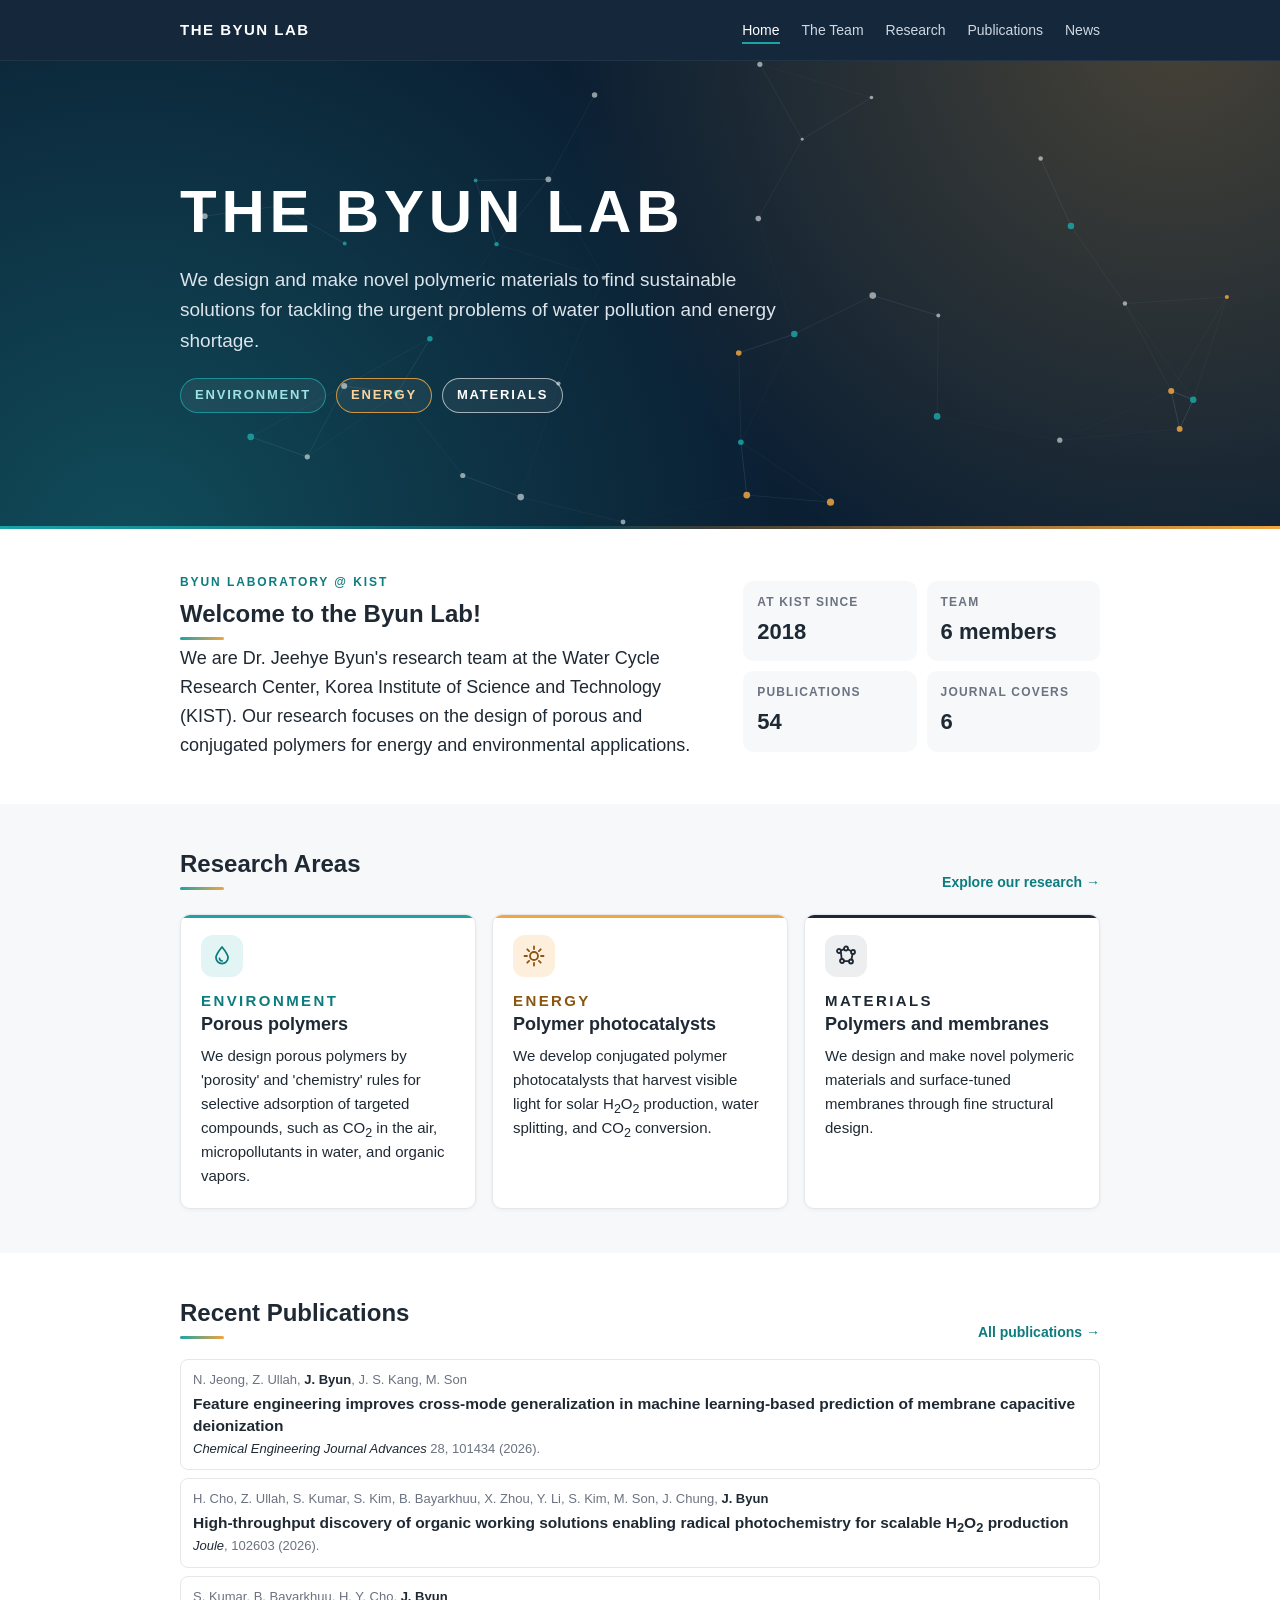
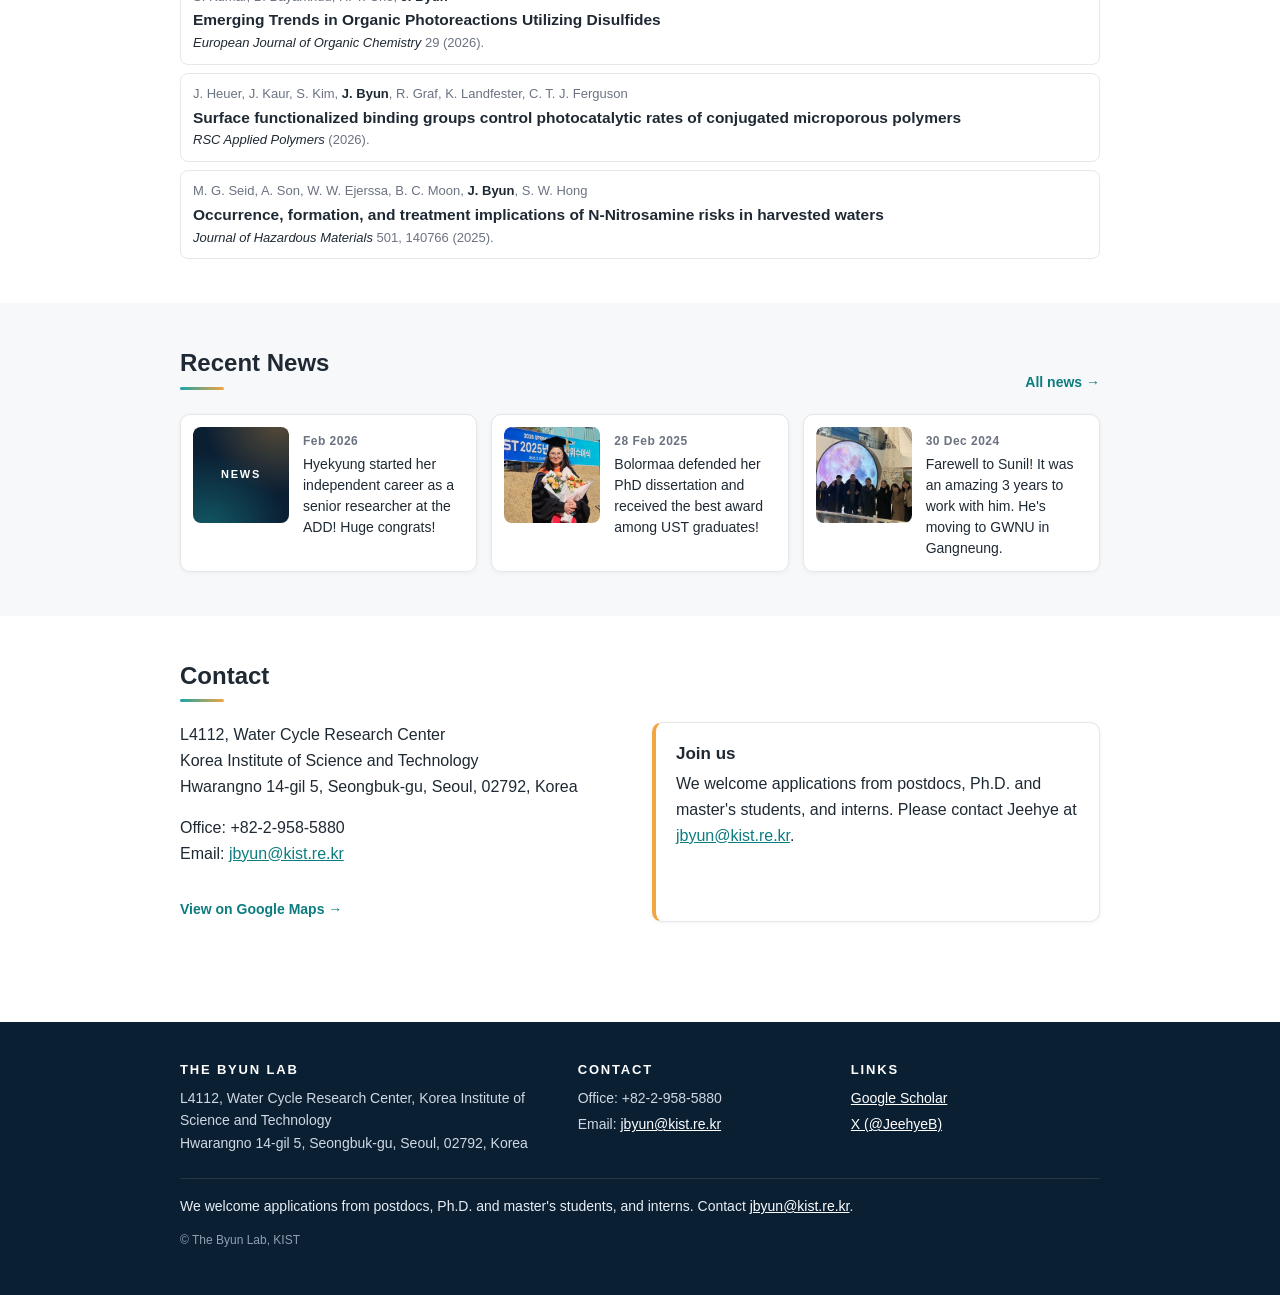
==== index.html @ 68af7025 "Initial commit: BYUN LAB website Static GitHub Pages site for the Byun Lab (KIST Water Cycle Researc" ====
<!DOCTYPE html>
<html lang="en">
<head>
  <meta charset="utf-8">
  <meta name="viewport" content="width=device-width, initial-scale=1">
  <title>THE BYUN LAB | KIST Water Cycle Research Center</title>
  <meta name="description" content="The Byun Lab at KIST designs and makes novel polymeric materials for sustainable solutions to water pollution and energy shortage.">
  <link rel="stylesheet" href="assets/css/style.css">
</head>
<body>
  <a class="skip-link" href="#main">Skip to content</a>

  <nav class="site-nav" aria-label="Main">
    <div class="wrap">
      <a class="brand" href="index.html">THE BYUN LAB</a>
      <button class="nav-toggle" type="button" aria-expanded="false" aria-controls="nav-links">Menu</button>
      <ul class="nav-links" id="nav-links">
        <li><a href="index.html" aria-current="page">Home</a></li>
        <li><a href="team.html">The Team</a></li>
        <li><a href="research.html">Research</a></li>
        <li><a href="publications.html">Publications</a></li>
        <li><a href="news.html">News</a></li>
      </ul>
    </div>
  </nav>

  <header class="hero">
    <canvas class="network" aria-hidden="true"></canvas>
    <div class="wrap">
      <h1>THE BYUN LAB</h1>
      <p class="tagline">We design and make novel polymeric materials to find sustainable solutions for tackling the urgent problems of water pollution and energy shortage.</p>
      <ul class="keywords" aria-label="Research keywords">
        <li class="env">Environment</li>
        <li class="energy">Energy</li>
        <li class="materials">Materials</li>
      </ul>
    </div>
  </header>

  <main id="main">
    <section class="section">
      <div class="wrap intro">
        <div>
          <p class="eyebrow">Byun Laboratory @ KIST</p>
          <h2 class="section-title">Welcome to the Byun Lab!</h2>
          <p class="lead">We are Dr. Jeehye Byun's research team at the Water Cycle Research Center, Korea Institute of Science and Technology (KIST). Our research focuses on the design of porous and conjugated polymers for energy and environmental applications.</p>
        </div>
        <dl class="facts">
          <div><dt>At KIST since</dt><dd>2018</dd></div>
          <div><dt>Team</dt><dd>6 members</dd></div>
          <div><dt>Publications</dt><dd id="fact-pubs">50+</dd></div>
          <div><dt>Journal covers</dt><dd id="fact-covers">6</dd></div>
        </dl>
      </div>
    </section>

    <section class="section" aria-labelledby="areas-title">
      <div class="wrap">
        <div class="section-head">
          <h2 class="section-title" id="areas-title">Research Areas</h2>
          <a class="more-link" href="research.html">Explore our research</a>
        </div>
        <div class="areas">
          <article class="card area env lift">
            <div class="icon" aria-hidden="true">
              <svg viewBox="0 0 24 24" fill="none" stroke="currentColor" stroke-width="1.8" stroke-linecap="round" stroke-linejoin="round"><path d="M12 3c3.5 4.2 6 7.6 6 10.6A6 6 0 0 1 6 13.6C6 10.6 8.5 7.2 12 3z"/><path d="M9.5 14.5a2.6 2.6 0 0 0 2.5 2.4"/></svg>
            </div>
            <p class="eyebrow">Environment</p>
            <h3>Porous polymers</h3>
            <p>We design porous polymers by 'porosity' and 'chemistry' rules for selective adsorption of targeted compounds, such as CO<sub>2</sub> in the air, micropollutants in water, and organic vapors.</p>
          </article>
          <article class="card area energy lift">
            <div class="icon" aria-hidden="true">
              <svg viewBox="0 0 24 24" fill="none" stroke="currentColor" stroke-width="1.8" stroke-linecap="round"><circle cx="12" cy="12" r="4"/><path d="M12 2.5v2.5M12 19v2.5M2.5 12H5M19 12h2.5M5.3 5.3l1.8 1.8M16.9 16.9l1.8 1.8M5.3 18.7l1.8-1.8M16.9 7.1l1.8-1.8"/></svg>
            </div>
            <p class="eyebrow">Energy</p>
            <h3>Polymer photocatalysts</h3>
            <p>We develop conjugated polymer photocatalysts that harvest visible light for solar H<sub>2</sub>O<sub>2</sub> production, water splitting, and CO<sub>2</sub> conversion.</p>
          </article>
          <article class="card area materials lift">
            <div class="icon" aria-hidden="true">
              <svg viewBox="0 0 24 24" fill="none" stroke="currentColor" stroke-width="1.8" stroke-linecap="round"><circle cx="5" cy="7" r="2"/><circle cx="12" cy="4.5" r="2"/><circle cx="19" cy="8" r="2"/><circle cx="8" cy="17" r="2"/><circle cx="17" cy="17.5" r="2"/><path d="M6.8 6.3l3.4-1.2M13.9 5.2l3.3 2M7 8.8l.7 6.3M18.6 10l-1.2 5.5M10 17.1h5"/></svg>
            </div>
            <p class="eyebrow">Materials</p>
            <h3>Polymers and membranes</h3>
            <p>We design and make novel polymeric materials and surface-tuned membranes through fine structural design.</p>
          </article>
        </div>
      </div>
    </section>

    <section class="section" aria-labelledby="pubs-title">
      <div class="wrap">
        <div class="section-head">
          <h2 class="section-title" id="pubs-title">Recent Publications</h2>
          <a class="more-link" href="publications.html">All publications</a>
        </div>
        <ol class="pub-items compact" id="recent-pubs" data-count="5">
          <li class="muted">See the full list on the <a href="publications.html">Publications</a> page.</li>
        </ol>
      </div>
    </section>

    <section class="section" aria-labelledby="news-title">
      <div class="wrap">
        <div class="section-head">
          <h2 class="section-title" id="news-title">Recent News</h2>
          <a class="more-link" href="news.html">All news</a>
        </div>
        <div class="news-grid home">
          <article class="card news-card lift">
            <div class="thumb none" aria-hidden="true">News</div>
            <div><time datetime="2026-02">Feb 2026</time><p>Hyekyung started her independent career as a senior researcher at the ADD! Huge congrats!</p></div>
          </article>
          <article class="card news-card lift">
            <div class="thumb"><img src="assets/img/news/2025-02-28.jpg" alt="" loading="lazy"></div>
            <div><time datetime="2025-02-28">28 Feb 2025</time><p>Bolormaa defended her PhD dissertation and received the best award among UST graduates!</p></div>
          </article>
          <article class="card news-card lift">
            <div class="thumb"><img src="assets/img/news/2024-12-30.jpg" alt="" loading="lazy"></div>
            <div><time datetime="2024-12-30">30 Dec 2024</time><p>Farewell to Sunil! It was an amazing 3 years to work with him. He's moving to GWNU in Gangneung.</p></div>
          </article>
        </div>
      </div>
    </section>

    <section class="section" aria-labelledby="contact-title">
      <div class="wrap">
        <h2 class="section-title" id="contact-title">Contact</h2>
        <div class="contact-grid">
          <div>
            <address>
              L4112, Water Cycle Research Center<br>
              Korea Institute of Science and Technology<br>
              Hwarangno 14-gil 5, Seongbuk-gu, Seoul, 02792, Korea
            </address>
            <p>Office: +82-2-958-5880<br>Email: <span class="js-email"></span><noscript>jbyun [at] kist.re.kr</noscript></p>
            <a class="more-link" href="https://www.google.com/maps/search/?api=1&amp;query=Korea+Institute+of+Science+and+Technology+Hwarangno+14-gil+5+Seongbuk-gu+Seoul" target="_blank" rel="noopener">View on Google Maps</a>
          </div>
          <div class="card join">
            <h3>Join us</h3>
            <p>We welcome applications from postdocs, Ph.D. and master's students, and interns. Please contact Jeehye at <span class="js-email"></span><noscript>jbyun [at] kist.re.kr</noscript>.</p>
          </div>
        </div>
      </div>
    </section>
  </main>

  <footer class="site-footer">
    <div class="wrap">
      <div class="cols">
        <div>
          <h2>The Byun Lab</h2>
          <address>
            L4112, Water Cycle Research Center, Korea Institute of Science and Technology<br>
            Hwarangno 14-gil 5, Seongbuk-gu, Seoul, 02792, Korea
          </address>
        </div>
        <div>
          <h2>Contact</h2>
          <ul>
            <li>Office: +82-2-958-5880</li>
            <li>Email: <span class="js-email"></span><noscript>jbyun [at] kist.re.kr</noscript></li>
          </ul>
        </div>
        <div>
          <h2>Links</h2>
          <ul>
            <li><a href="https://scholar.google.com/citations?user=GMXEnowAAAAJ" target="_blank" rel="noopener">Google Scholar</a></li>
            <li><a href="https://x.com/JeehyeB" target="_blank" rel="noopener">X (@JeehyeB)</a></li>
          </ul>
        </div>
      </div>
      <p class="recruit">We welcome applications from postdocs, Ph.D. and master's students, and interns. Contact <span class="js-email"></span><noscript>jbyun [at] kist.re.kr</noscript>.</p>
      <p class="copy">&copy; The Byun Lab, KIST</p>
    </div>
  </footer>

  <script src="assets/js/main.js"></script>
  <script src="assets/js/publications.js"></script>
</body>
</html>
---- assets/css/style.css ----
/* ==========================================================================
   THE BYUN LAB - shared styles
   ========================================================================== */

:root {
  --navy: #0B1F33;
  --teal: #1BA3A6;
  --amber: #F2A541;
  --graphite: #1F2933;
  --muted: #6B7280;
  --line: #E5E7EB;
  --bg: #FFFFFF;

  --navy-2: #12304D;
  --soft: #F6F8FA;
  --teal-ink: #0D7C7F;   /* teal with enough contrast for small text on white */
  --amber-ink: #8A5510;
  --radius: 10px;
  --shadow: 0 1px 4px rgba(15, 23, 42, .05);
  --max: 960px;
  --nav-h: 60px;
}

*, *::before, *::after { box-sizing: border-box; }

html { scroll-padding-top: calc(var(--nav-h) + 12px); }

body {
  margin: 0;
  font-family: Arial, Helvetica, sans-serif;
  font-size: 16px;
  line-height: 1.6;
  color: var(--graphite);
  background: var(--bg);
  overflow-x: hidden;
}

img { max-width: 100%; height: auto; display: block; }
a { color: var(--teal-ink); }
a:hover { color: var(--teal); }
h1, h2, h3 { line-height: 1.3; }
sub { line-height: 0; }

.wrap { max-width: var(--max); margin: 0 auto; padding: 0 20px; }
.visually-hidden { position: absolute; width: 1px; height: 1px; overflow: hidden; clip: rect(0 0 0 0); white-space: nowrap; }

.skip-link { position: absolute; left: 12px; top: -48px; z-index: 100; background: var(--amber); color: var(--navy); padding: 8px 12px; border-radius: 6px; font-weight: bold; }
.skip-link:focus { top: 12px; }

/* --------------------------------------------------------------------------
   Navigation
   -------------------------------------------------------------------------- */
.site-nav {
  position: sticky; top: 0; z-index: 50;
  background: rgba(11, 31, 51, .96);
  border-bottom: 1px solid rgba(255, 255, 255, .06);
}
.site-nav .wrap { display: flex; align-items: center; justify-content: space-between; height: var(--nav-h); }
.brand { color: #fff; font-weight: bold; letter-spacing: .1em; text-decoration: none; font-size: 15px; }
.brand:hover { color: #fff; }
.nav-links { display: flex; gap: 22px; list-style: none; margin: 0; padding: 0; }
.nav-links a { color: #CFD8E3; text-decoration: none; font-size: 14px; padding: 4px 0; border-bottom: 2px solid transparent; }
.nav-links a:hover { color: #fff; }
.nav-links a[aria-current="page"] { color: #fff; border-bottom-color: var(--teal); }
.nav-toggle {
  display: none; background: none; border: 1px solid rgba(255,255,255,.25); border-radius: 6px;
  color: #fff; font: inherit; font-size: 13px; padding: 6px 10px; cursor: pointer;
}

@media (max-width: 720px) {
  .nav-toggle { display: inline-block; }
  .nav-links {
    display: none; position: absolute; left: 0; right: 0; top: var(--nav-h);
    flex-direction: column; gap: 0; background: var(--navy); padding: 6px 20px 14px;
    border-bottom: 1px solid rgba(255,255,255,.08);
  }
  .nav-links.open { display: flex; }
  .nav-links a { display: block; padding: 10px 0; border-bottom: 1px solid rgba(255,255,255,.06); }
  .nav-links a[aria-current="page"] { border-bottom-color: rgba(255,255,255,.06); color: var(--teal); }
}

/* --------------------------------------------------------------------------
   Hero (home) and page header (other pages)
   -------------------------------------------------------------------------- */
.hero, .page-head {
  position: relative; overflow: hidden; color: #fff;
  background:
    radial-gradient(circle at 10% 105%, rgba(27, 163, 166, .34), transparent 52%),
    radial-gradient(circle at 92% -8%, rgba(242, 165, 65, .26), transparent 48%),
    var(--navy);
}
.hero canvas, .page-head canvas { position: absolute; inset: 0; width: 100%; height: 100%; display: block; }
.hero .wrap, .page-head .wrap { position: relative; z-index: 1; }
.hero::after, .page-head::after {
  content: ""; position: absolute; left: 0; right: 0; bottom: 0; height: 3px;
  background: linear-gradient(90deg, var(--teal), rgba(27,163,166,.2) 45%, rgba(242,165,65,.2) 55%, var(--amber));
}

.hero { min-height: min(52vh, 540px); display: flex; align-items: center; }
.hero .wrap { width: 100%; padding-top: 36px; padding-bottom: 40px; }
.hero h1 { margin: 0 0 14px; font-size: clamp(34px, 6vw, 60px); letter-spacing: .08em; }
.hero .tagline { margin: 0 0 22px; max-width: 620px; font-size: clamp(16px, 2.1vw, 19px); color: #DCE4EC; }
.keywords { display: flex; flex-wrap: wrap; gap: 10px; list-style: none; margin: 0; padding: 0; }
.keywords li {
  font-size: 13px; font-weight: bold; letter-spacing: .14em; text-transform: uppercase;
  padding: 6px 14px; border-radius: 999px; border: 1px solid rgba(255,255,255,.28); background: rgba(255,255,255,.06);
}
.keywords .env { border-color: rgba(27,163,166,.8); color: #9BE3E4; }
.keywords .energy { border-color: rgba(242,165,65,.85); color: #FAD49F; }
.keywords .materials { border-color: rgba(255,255,255,.6); color: #fff; }

.page-head { padding: 40px 0 32px; }
.page-head h1 { margin: 0 0 8px; font-size: clamp(26px, 4vw, 34px); letter-spacing: .06em; }
.page-head p { margin: 0; max-width: 640px; color: #D5DEE8; }

@media (max-width: 720px) {
  .hero { min-height: 48vh; }
}

/* --------------------------------------------------------------------------
   Generic sections
   -------------------------------------------------------------------------- */
.section { padding: 44px 0; }
main > .section:nth-of-type(even) { background: var(--soft); }
.section-title { margin: 0 0 4px; font-size: 24px; }
.section-title::after {
  content: ""; display: block; width: 44px; height: 3px; margin-top: 8px; border-radius: 2px;
  background: linear-gradient(90deg, var(--teal), var(--amber));
}
.section-head { display: flex; flex-wrap: wrap; align-items: flex-end; justify-content: space-between; gap: 8px 16px; }
.section-head .more-link { margin-top: 0; }
.eyebrow { margin: 0 0 6px; font-size: 12px; font-weight: bold; letter-spacing: .16em; text-transform: uppercase; color: var(--teal-ink); }
.lead { font-size: 18px; margin: 0 0 8px; }
.muted { color: var(--muted); }
.more-link { display: inline-block; margin-top: 16px; font-weight: bold; font-size: 14px; text-decoration: none; }
.more-link::after { content: " \2192"; }
.more-link:hover { text-decoration: underline; }

.card {
  border: 1px solid var(--line); border-radius: var(--radius); background: #fff;
  box-shadow: var(--shadow); padding: 20px;
}
.lift { transition: transform .2s ease, box-shadow .2s ease; }
.lift:hover { transform: translateY(-2px); box-shadow: 0 8px 20px rgba(15, 23, 42, .08); }

/* --------------------------------------------------------------------------
   Home
   -------------------------------------------------------------------------- */
.intro { display: grid; grid-template-columns: minmax(0, 3fr) minmax(0, 2fr); gap: 28px; align-items: center; }
.intro .lead { margin: 0; }
.facts { display: grid; grid-template-columns: 1fr 1fr; gap: 10px; margin: 0; }
.facts div { background: var(--soft); border-radius: var(--radius); padding: 12px 14px; }
.facts dt { font-size: 12px; font-weight: bold; letter-spacing: .1em; text-transform: uppercase; color: var(--muted); }
.facts dd { margin: 2px 0 0; font-size: 22px; font-weight: bold; color: var(--graphite); }

.areas { display: grid; grid-template-columns: repeat(3, minmax(0, 1fr)); gap: 16px; margin-top: 20px; }
.area { position: relative; overflow: hidden; }
.area::before { content: ""; position: absolute; left: 0; right: 0; top: 0; height: 3px; background: var(--graphite); }
.area.env::before { background: var(--teal); }
.area.energy::before { background: var(--amber); }
.area .icon { width: 42px; height: 42px; border-radius: 12px; display: grid; place-items: center; margin-bottom: 12px; background: rgba(31,41,51,.08); color: var(--graphite); }
.area.env .icon { background: rgba(27,163,166,.12); color: var(--teal-ink); }
.area.energy .icon { background: rgba(242,165,65,.18); color: var(--amber-ink); }
.area .icon svg { width: 24px; height: 24px; }
.area h3 { margin: 0 0 8px; font-size: 18px; }
.area p { margin: 0; font-size: 15px; }
.area.energy .eyebrow { color: var(--amber-ink); }
.area.materials .eyebrow { color: var(--graphite); }

.contact-grid { display: grid; grid-template-columns: 1fr 1fr; gap: 24px; margin-top: 20px; }
.contact-grid address { font-style: normal; }
.join { border-left: 4px solid var(--amber); }
.join h3 { margin: 0 0 6px; font-size: 17px; }
.join p { margin: 0; }

@media (max-width: 760px) {
  .intro, .areas, .contact-grid { grid-template-columns: 1fr; }
}

/* --------------------------------------------------------------------------
   Team
   -------------------------------------------------------------------------- */
.pi { display: grid; grid-template-columns: minmax(0, 5fr) minmax(0, 6fr); gap: 32px; align-items: start; }
.pi img { border-radius: var(--radius); }
.pi h2 { margin: 0 0 4px; font-size: 24px; }
.pi .role { margin: 0 0 16px; color: var(--muted); }
.cv { list-style: none; margin: 0; padding: 0 0 0 4px; }
.cv li { position: relative; padding: 0 0 14px 22px; border-left: 2px solid var(--line); font-size: 15px; }
.cv li:last-child { border-left-color: transparent; padding-bottom: 0; }
.cv li::before {
  content: ""; position: absolute; left: -7px; top: 3px; width: 12px; height: 12px; border-radius: 50%;
  background: #fff; border: 2px solid var(--teal);
}
.cv li:first-child::before { background: var(--teal); }
.cv strong { display: inline; }
.cv .period { display: inline-block; margin-left: 8px; color: var(--muted); font-size: 13px; }

.members { display: grid; grid-template-columns: repeat(auto-fill, minmax(160px, 1fr)); gap: 16px; margin-top: 24px; }
.member { padding: 0; overflow: hidden; display: flex; flex-direction: column; }
.member img { width: 100%; aspect-ratio: 4 / 5; object-fit: cover; object-position: center top; background: var(--soft); }
.member .body { padding: 14px 16px 16px; }
.member h3 { margin: 0; font-size: 17px; }
.member .pos { margin: 2px 0 8px; font-size: 13px; font-weight: bold; color: var(--teal-ink); }
.member .focus { margin: 0; font-size: 14px; }
.member .aff { margin: 6px 0 0; font-size: 12px; color: var(--muted); }

.group-photos { display: grid; grid-template-columns: 1fr 1fr; gap: 16px; margin-top: 24px; }
.group-photos img { width: 100%; height: 100%; aspect-ratio: 4 / 3; object-fit: cover; border-radius: var(--radius); }

.alumni { list-style: none; margin: 20px 0 0; padding: 0; display: grid; grid-template-columns: repeat(auto-fill, minmax(270px, 1fr)); gap: 10px; }
.alumni li { background: #fff; border: 1px solid var(--line); border-radius: 8px; padding: 10px 12px; font-size: 15px; }
.alumni strong { display: block; }
.alumni .role { display: inline-block; font-size: 11px; font-weight: bold; letter-spacing: .06em; text-transform: uppercase; color: var(--teal-ink); background: rgba(27,163,166,.1); border-radius: 999px; padding: 1px 8px; margin-right: 6px; }
.alumni .period { font-size: 12px; color: var(--muted); }
.alumni .now { display: block; margin-top: 4px; font-size: 13px; color: var(--graphite); }

@media (max-width: 760px) {
  .pi, .group-photos { grid-template-columns: 1fr; }
}
@media (max-width: 480px) {
  .members { grid-template-columns: 1fr 1fr; gap: 12px; }
  .member .body { padding: 10px 12px 12px; }
  .member h3 { font-size: 15px; }
}

/* --------------------------------------------------------------------------
   News
   -------------------------------------------------------------------------- */
.news-grid { display: grid; grid-template-columns: repeat(auto-fill, minmax(300px, 1fr)); gap: 14px; }
.news-grid.home { grid-template-columns: repeat(3, minmax(0, 1fr)); margin-top: 20px; }
@media (max-width: 860px) { .news-grid.home { grid-template-columns: 1fr; } }
.news-card { padding: 12px; display: grid; grid-template-columns: 96px 1fr; gap: 14px; align-items: start; }
.news-card .thumb { width: 96px; aspect-ratio: 1 / 1; border-radius: 8px; overflow: hidden; background: var(--soft); }
.news-card .thumb img { width: 100%; height: 100%; object-fit: cover; }
.news-card .thumb.none {
  display: flex; align-items: center; justify-content: center;
  background:
    radial-gradient(circle at 15% 110%, rgba(27,163,166,.45), transparent 60%),
    radial-gradient(circle at 90% -10%, rgba(242,165,65,.35), transparent 55%),
    var(--navy);
  color: #fff; font-size: 11px; font-weight: bold; letter-spacing: .16em; text-transform: uppercase;
}
.news-card time { font-size: 12px; font-weight: bold; letter-spacing: .04em; color: var(--muted); }
.news-card p { margin: 2px 0 0; font-size: 14px; line-height: 1.5; }
@media (max-width: 400px) {
  .news-grid { grid-template-columns: 1fr; }
  .news-card { grid-template-columns: 72px 1fr; gap: 12px; }
  .news-card .thumb { width: 72px; }
}

/* --------------------------------------------------------------------------
   Research (map band + topics)
   -------------------------------------------------------------------------- */
.band { padding-bottom: 40px; }
.tree { margin-top: 28px; }
.tree svg { width: 100%; height: auto; display: block; }
.tree .edge { fill: none; stroke: rgba(255,255,255,.18); stroke-width: 2; }
.tree .flow { fill: none; stroke-width: 2.5; stroke-dasharray: 4 10; animation: flow 2.4s linear infinite; opacity: .9; }
.tree .flow.env { stroke: var(--teal); }
.tree .flow.energy { stroke: var(--amber); }
.tree .node { cursor: pointer; outline: none; }
.tree .node text, .tree .leaf text { font-family: Arial, Helvetica, sans-serif; pointer-events: none; }
.tree .node:focus-visible rect { stroke: #fff; stroke-width: 2; }
.tree .leaf text { font-size: 11px; fill: #B7C4D2; }
.tree .leaf circle { stroke-width: 2; fill: var(--navy); }
.tree g { transition: opacity .25s ease; }
.tree g.dim { opacity: .3; }
.tree .tree-narrow { display: none; }
@keyframes flow { to { stroke-dashoffset: -56; } }

.tip {
  margin-top: 16px; background: var(--navy-2); border: 1px solid rgba(255,255,255,.1);
  border-left: 4px solid #fff; border-radius: 8px; padding: 16px 18px; min-height: 132px;
}
.tip.env { border-left-color: var(--teal); }
.tip.energy { border-left-color: var(--amber); }
.tip h3 { margin: 0 0 6px; font-size: 16px; }
.tip p { margin: 0 0 8px; font-size: 14px; color: #D5DEE8; }
.tip .rep { font-size: 13px; color: #B7C4D2; }
.tip .rep a { color: #7FD6D8; font-weight: bold; }
.tip-hint { font-size: 12px; color: #93A3B5; margin: 8px 0 0; }

.topic { padding: 64px 0 24px; }
.topic + .topic { border-top: 1px solid var(--line); }
.topic-row { display: grid; grid-template-columns: 5fr 6fr; gap: 44px; align-items: center; }
.topic.flip .topic-row { grid-template-columns: 6fr 5fr; }
.topic.flip .topic-figure { order: 2; }
.topic .num { font-size: 56px; font-weight: bold; line-height: 1; margin: 0; }
.topic.energy .num { color: rgba(242,165,65,.45); }
.topic.env .num { color: rgba(27,163,166,.4); }
.topic .kw { display: inline-block; font-size: 12px; font-weight: bold; letter-spacing: .12em; text-transform: uppercase; margin: 6px 0 4px; }
.topic.energy .kw { color: var(--amber-ink); }
.topic.env .kw { color: var(--teal-ink); }
.topic h2 { margin: 0 0 14px; font-size: 24px; }
.topic-figure { background: var(--navy); border-radius: 14px; padding: 14px; box-shadow: 0 6px 24px rgba(11,31,51,.18); }
.topic-figure svg { width: 100%; height: auto; display: block; }

.papers { margin-top: 28px; display: grid; gap: 10px; }
.papers h3 { margin: 0 0 4px; font-size: 13px; letter-spacing: .12em; text-transform: uppercase; color: var(--muted); }
.paper {
  display: grid; grid-template-columns: 64px 1fr; gap: 14px; align-items: start;
  border: 1px solid var(--line); border-radius: var(--radius); padding: 14px 16px; box-shadow: var(--shadow);
}
.topic.energy .paper { border-left: 4px solid var(--amber); }
.topic.env .paper { border-left: 4px solid var(--teal); }
.paper .yr { font-size: 20px; font-weight: bold; }
.paper a.title { font-weight: bold; color: var(--graphite); text-decoration: none; font-size: 14px; }
.paper a.title:hover { color: var(--teal-ink); text-decoration: underline; }
.paper .meta { font-size: 12px; color: var(--muted); margin-top: 2px; }

/* Schematic animations, started by main.js adding .in-view */
.ray { stroke-dasharray: 5 9; }
.in-view .ray { animation: flow 1.4s linear infinite; }
.bubble { opacity: 0; }
.in-view .bubble { animation: rise 3.4s ease-in infinite; }
.in-view .bubble.b2 { animation-delay: 1.1s; }
.in-view .bubble.b3 { animation-delay: 2.2s; }
@keyframes rise { 0% { opacity: 0; transform: translateY(0); } 15% { opacity: 1; } 100% { opacity: 0; transform: translateY(-60px); } }
.ring { opacity: 0; transform-origin: center; transform-box: fill-box; }
.in-view .ring { animation: ring 2.8s ease-out infinite; }
@keyframes ring { 0% { opacity: .8; transform: scale(.6); } 100% { opacity: 0; transform: scale(1.8); } }
.mol { opacity: .25; transition: opacity 1.2s ease, transform 1.8s cubic-bezier(.3,.7,.3,1); }
.in-view .mol { opacity: 1; transform: translate(var(--dx), var(--dy)); }
.in-view .mol:nth-of-type(2) { transition-delay: .25s; }
.in-view .mol:nth-of-type(3) { transition-delay: .5s; }
.in-view .mol:nth-of-type(4) { transition-delay: .75s; }

@media (max-width: 760px) {
  .topic-row, .topic.flip .topic-row { grid-template-columns: 1fr; gap: 24px; }
  .topic.flip .topic-figure { order: 0; }
  .paper { grid-template-columns: 1fr; gap: 2px; }
}
@media (max-width: 640px) {
  .tree .tree-wide { display: none; }
  .tree .tree-narrow { display: block; max-width: 420px; margin: 0 auto; }
}

/* --------------------------------------------------------------------------
   Publications
   -------------------------------------------------------------------------- */
.pub-meta { display: flex; flex-wrap: wrap; gap: 8px 20px; align-items: center; font-size: 14px; color: var(--muted); }
.pub-stats { display: flex; flex-wrap: wrap; gap: 10px; margin: 18px 0 8px; padding: 0; list-style: none; }
.pub-stats li { background: var(--soft); border-radius: var(--radius); padding: 10px 16px; font-size: 13px; color: var(--muted); }
.pub-stats strong { display: block; font-size: 22px; color: var(--graphite); }
.year-nav { display: flex; flex-wrap: wrap; gap: 6px; margin: 14px 0 6px; padding: 0; list-style: none; }
.year-nav a { display: inline-block; font-size: 13px; font-weight: bold; padding: 3px 10px; border-radius: 999px; border: 1px solid var(--line); color: var(--graphite); text-decoration: none; }
.year-nav a:hover { border-color: var(--teal); color: var(--teal-ink); }

.pub-year-group { display: grid; grid-template-columns: 96px minmax(0, 1fr); gap: 20px; padding: 16px 0; border-top: 1px solid var(--line); }
.pub-year-label { position: sticky; top: calc(var(--nav-h) + 14px); align-self: start; }
.pub-year-label h2 { margin: 0; font-size: 28px; line-height: 1; }
.pub-year-label span { font-size: 12px; color: var(--muted); }

.pub-items { list-style: none; margin: 0; padding: 0; display: grid; gap: 4px; }
.pub-item {
  display: grid; grid-template-columns: 40px minmax(0, 1fr); gap: 12px; padding: 10px 12px;
  border: 1px solid transparent; border-radius: 8px; transition: background .2s ease, border-color .2s ease;
}
.pub-item:hover { background: var(--soft); border-color: var(--line); }
.pub-num {
  align-self: start; text-align: center; font-size: 12px; font-weight: bold; color: var(--teal-ink);
  background: rgba(27,163,166,.1); border-radius: 6px; padding: 3px 0;
}
.pub-item p { margin: 0; }
.pub-authors { font-size: 13px; color: var(--muted); }
.pub-authors strong { color: var(--graphite); }
.pub-item .pub-title { margin: 2px 0; font-size: 15.5px; font-weight: bold; line-height: 1.4; }
.pub-title a { color: var(--graphite); text-decoration: none; }
.pub-title a:hover { color: var(--teal-ink); text-decoration: underline; }
.pub-source { font-size: 13px; color: var(--muted); }
.pub-source em { color: var(--graphite); }
.pub-items.compact { gap: 8px; margin-top: 16px; }
.pub-items.compact .pub-item { grid-template-columns: minmax(0, 1fr); background: #fff; border-color: var(--line); }

@media (max-width: 640px) {
  .pub-year-group { grid-template-columns: 1fr; gap: 6px; }
  .pub-year-label { position: static; display: flex; align-items: baseline; gap: 10px; }
  .pub-item { grid-template-columns: 34px minmax(0, 1fr); gap: 10px; padding: 8px 4px; }
}

.cover-badge {
  display: inline-block; font-size: 11px; font-weight: bold; color: var(--amber-ink);
  background: rgba(242,165,65,.18); border-radius: 999px; padding: 1px 8px; text-decoration: none;
  margin-left: 6px; white-space: nowrap; vertical-align: 1px;
}
.cover-badge:hover { color: var(--amber-ink); text-decoration: underline; }

/* --------------------------------------------------------------------------
   Footer
   -------------------------------------------------------------------------- */
.site-footer { background: var(--navy); color: #CFD8E3; padding: 40px 0 32px; margin-top: 56px; font-size: 14px; }
.site-footer a { color: #fff; }
.site-footer .cols { display: grid; grid-template-columns: 3fr 2fr 2fr; gap: 24px; }
.site-footer h2 { margin: 0 0 8px; font-size: 13px; letter-spacing: .14em; text-transform: uppercase; color: #fff; }
.site-footer address { font-style: normal; }
.site-footer ul { list-style: none; margin: 0; padding: 0; }
.site-footer li { margin-bottom: 4px; }
.site-footer .recruit { margin-top: 24px; padding-top: 16px; border-top: 1px solid rgba(255,255,255,.1); color: #E7EDF3; }
.site-footer .copy { margin-top: 12px; font-size: 12px; color: #8FA0B3; }

@media (max-width: 760px) {
  .site-footer .cols { grid-template-columns: 1fr; }
}

/* --------------------------------------------------------------------------
   Reduced motion
   -------------------------------------------------------------------------- */
@media (prefers-reduced-motion: reduce) {
  *, *::before, *::after { animation: none !important; transition: none !important; scroll-behavior: auto !important; }
  .bubble { opacity: 1; }
  .mol { opacity: 1; transform: translate(var(--dx), var(--dy)); }
}
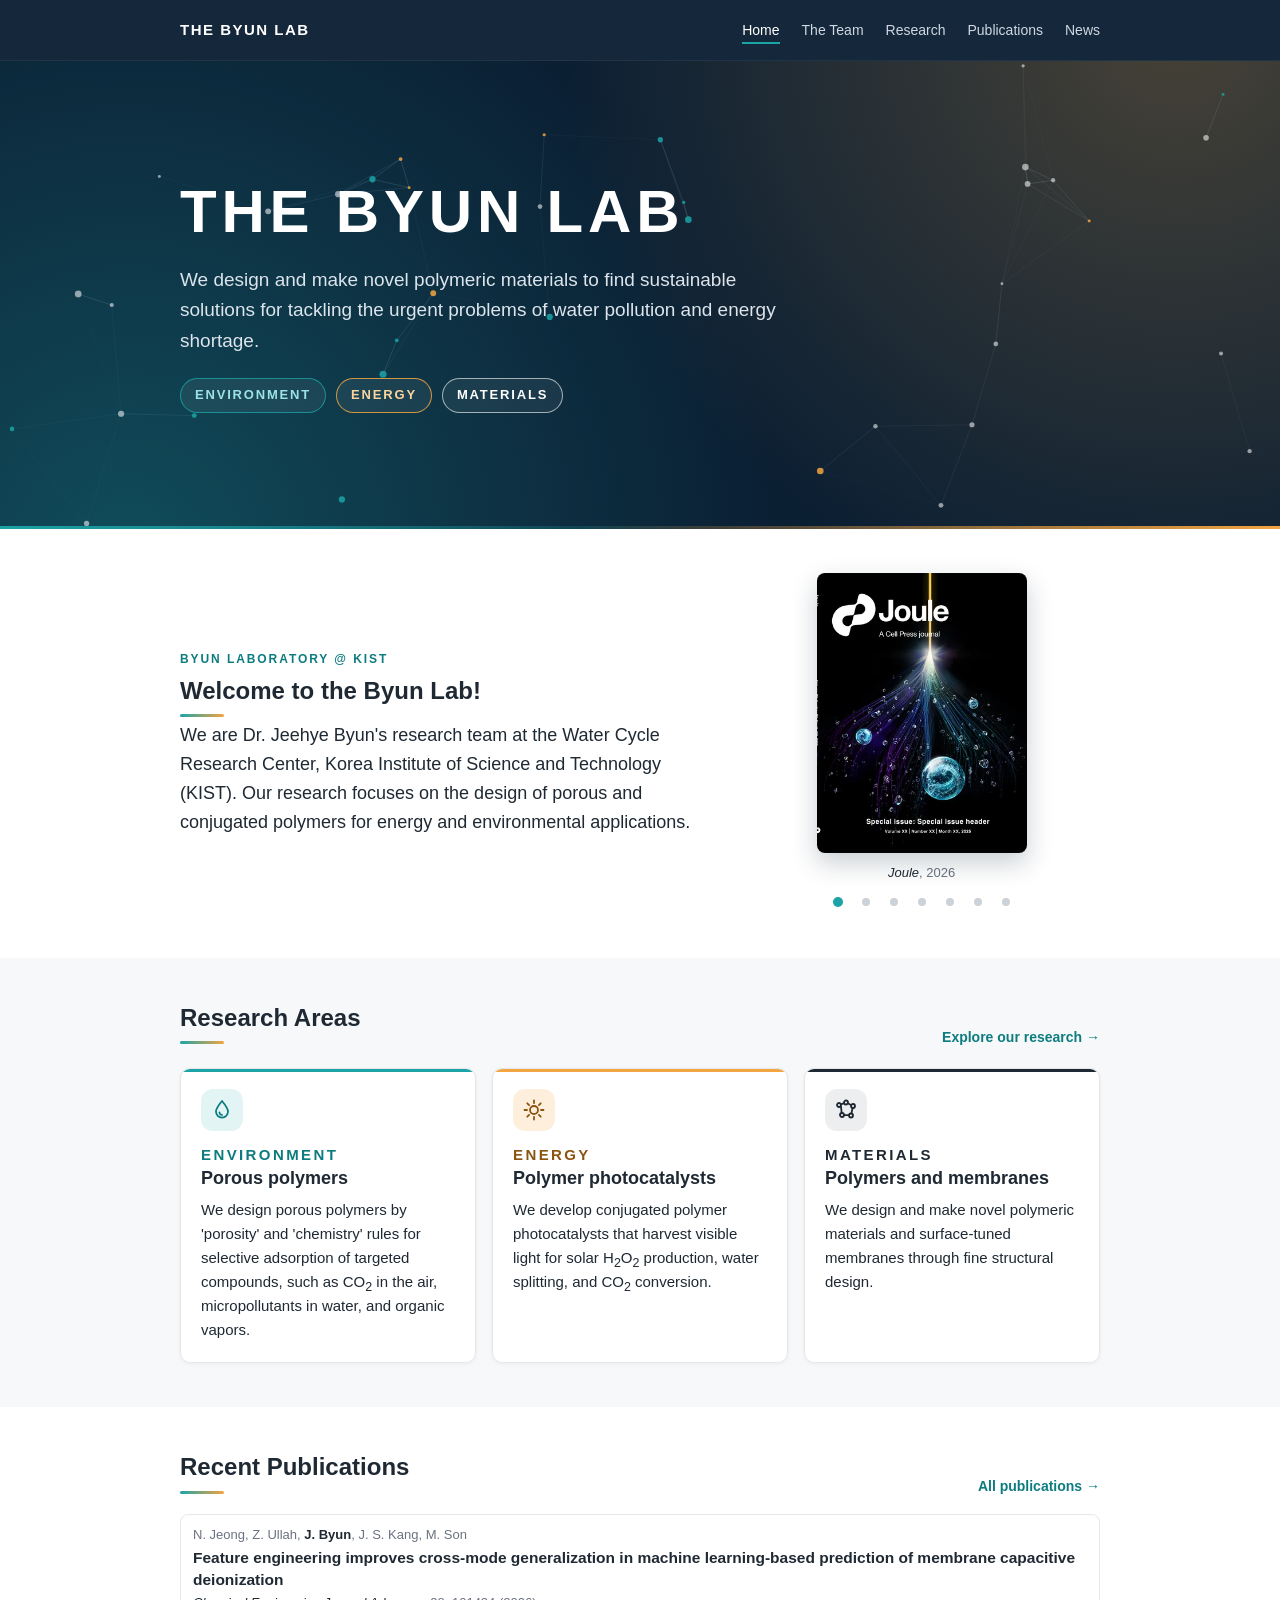
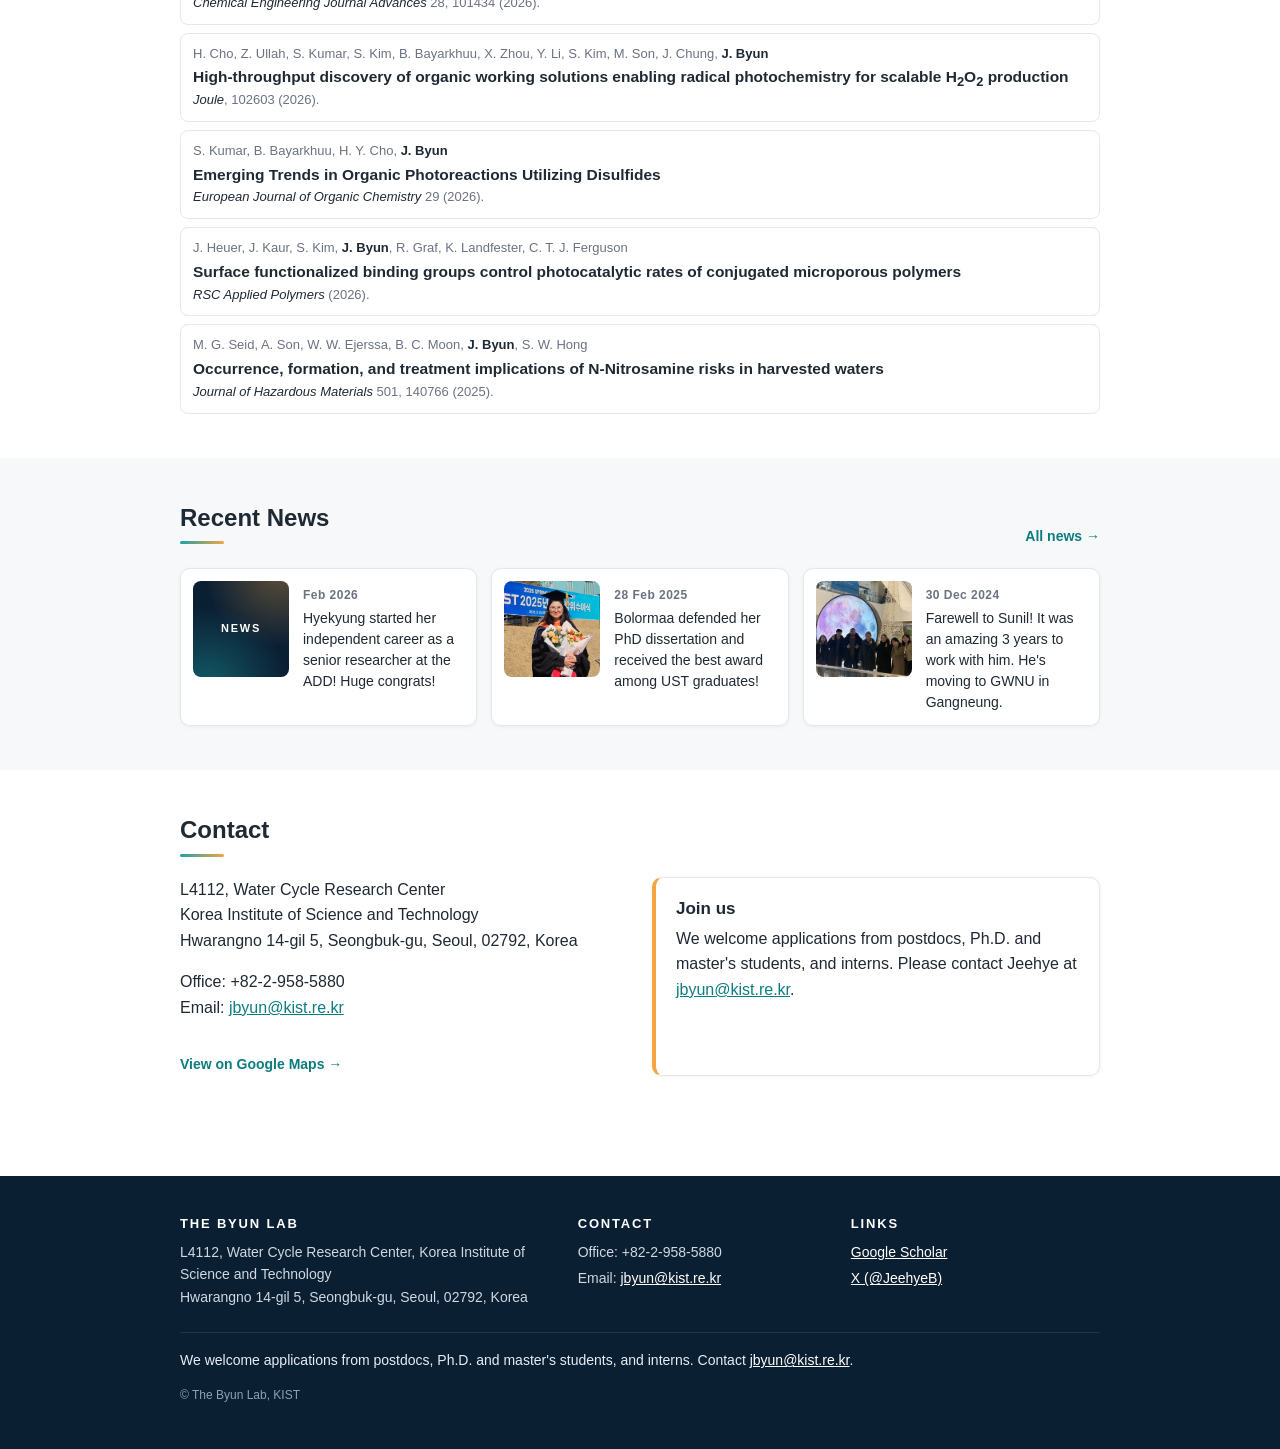
==== commit 9a905817: "feat: add journal cover carousel to Home - Replace the intro facts panel with a one-at-a-time cover " ====
--- a/index.html
+++ b/index.html
@@ -45,12 +45,7 @@
           <h2 class="section-title">Welcome to the Byun Lab!</h2>
           <p class="lead">We are Dr. Jeehye Byun's research team at the Water Cycle Research Center, Korea Institute of Science and Technology (KIST). Our research focuses on the design of porous and conjugated polymers for energy and environmental applications.</p>
         </div>
-        <dl class="facts">
-          <div><dt>At KIST since</dt><dd>2018</dd></div>
-          <div><dt>Team</dt><dd>6 members</dd></div>
-          <div><dt>Publications</dt><dd id="fact-pubs">50+</dd></div>
-          <div><dt>Journal covers</dt><dd id="fact-covers">6</dd></div>
-        </dl>
+        <div class="cover-carousel" id="cover-carousel" role="region" aria-roledescription="carousel" aria-label="Journal covers featuring our work" tabindex="0"></div>
       </div>
     </section>
 
--- a/assets/css/style.css
+++ b/assets/css/style.css
@@ -148,10 +148,33 @@
    -------------------------------------------------------------------------- */
 .intro { display: grid; grid-template-columns: minmax(0, 3fr) minmax(0, 2fr); gap: 28px; align-items: center; }
 .intro .lead { margin: 0; }
-.facts { display: grid; grid-template-columns: 1fr 1fr; gap: 10px; margin: 0; }
-.facts div { background: var(--soft); border-radius: var(--radius); padding: 12px 14px; }
-.facts dt { font-size: 12px; font-weight: bold; letter-spacing: .1em; text-transform: uppercase; color: var(--muted); }
-.facts dd { margin: 2px 0 0; font-size: 22px; font-weight: bold; color: var(--graphite); }
+/* Cover carousel: one cover at a time, cross-fade */
+.cover-carousel { width: 210px; margin: 0 auto; text-align: center; outline: none; touch-action: pan-y; }
+.cover-carousel:focus-visible .cc-stage { box-shadow: 0 0 0 3px var(--teal), 0 10px 26px rgba(11, 31, 51, .22); }
+.cc-stage {
+  position: relative; aspect-ratio: 3 / 4; border-radius: 8px; overflow: hidden;
+  background: var(--soft); box-shadow: 0 10px 26px rgba(11, 31, 51, .22);
+}
+.cc-slide {
+  position: absolute; inset: 0; opacity: 0; visibility: hidden;
+  transition: opacity .7s ease, visibility 0s linear .7s;
+}
+.cc-slide.active { opacity: 1; visibility: visible; transition: opacity .7s ease, visibility 0s; }
+.cc-slide img { width: 100%; height: 100%; object-fit: cover; user-select: none; -webkit-user-drag: none; }
+.cc-caption { margin: 10px 0 6px; font-size: 13px; color: var(--muted); min-height: 1.6em; }
+.cc-caption em { color: var(--graphite); font-style: italic; }
+.cc-dots { display: flex; justify-content: center; gap: 4px; }
+.cc-dots button {
+  width: 24px; height: 24px; padding: 0; border: 0; background: none; cursor: pointer;
+  display: grid; place-items: center;
+}
+.cc-dots button::before {
+  content: ""; width: 8px; height: 8px; border-radius: 50%; background: #CBD2D9;
+  transition: background .2s ease, transform .2s ease;
+}
+.cc-dots button[aria-current="true"]::before { background: var(--teal); transform: scale(1.25); }
+.cc-dots button:hover::before { background: var(--muted); }
+.cc-dots button:focus-visible { outline: 2px solid var(--teal); outline-offset: -2px; border-radius: 50%; }
 
 .areas { display: grid; grid-template-columns: repeat(3, minmax(0, 1fr)); gap: 16px; margin-top: 20px; }
 .area { position: relative; overflow: hidden; }
@@ -175,6 +198,7 @@
 
 @media (max-width: 760px) {
   .intro, .areas, .contact-grid { grid-template-columns: 1fr; }
+  .cover-carousel { width: 150px; margin-top: 4px; }
 }
 
 /* --------------------------------------------------------------------------
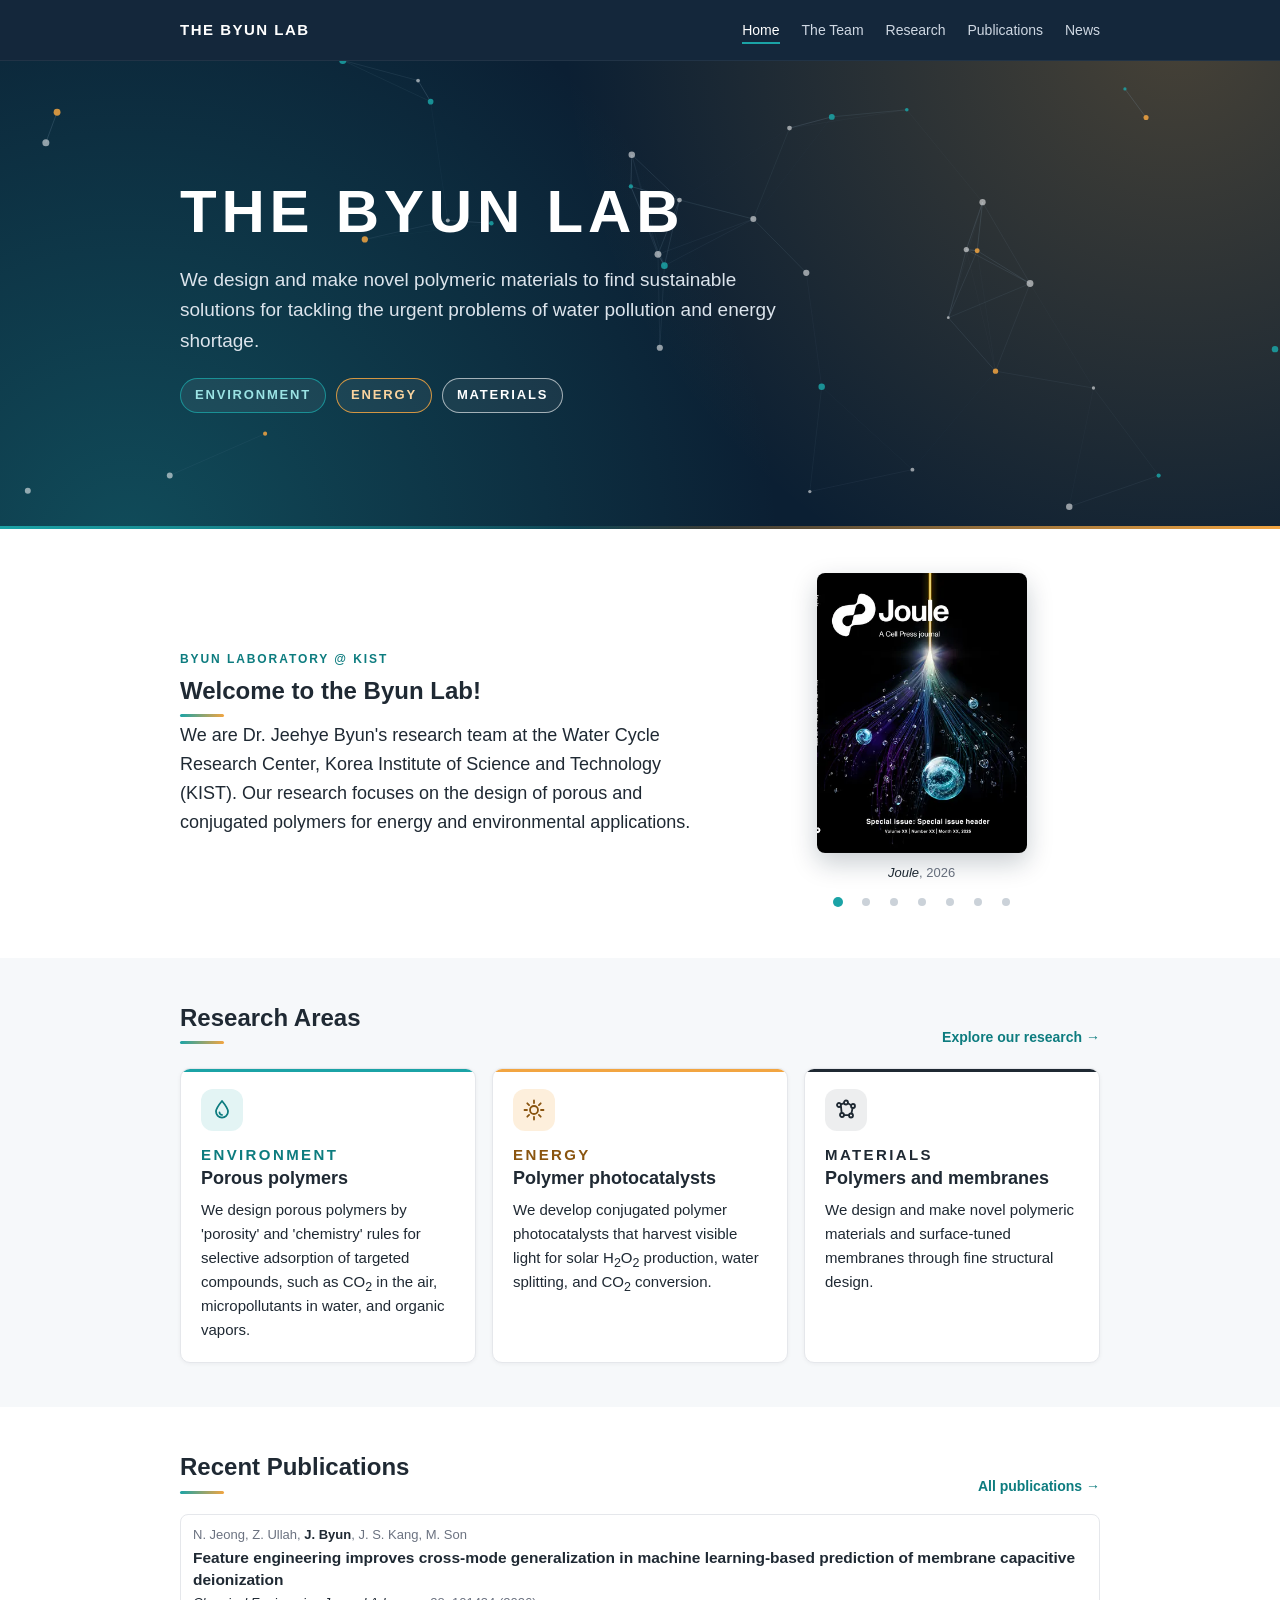
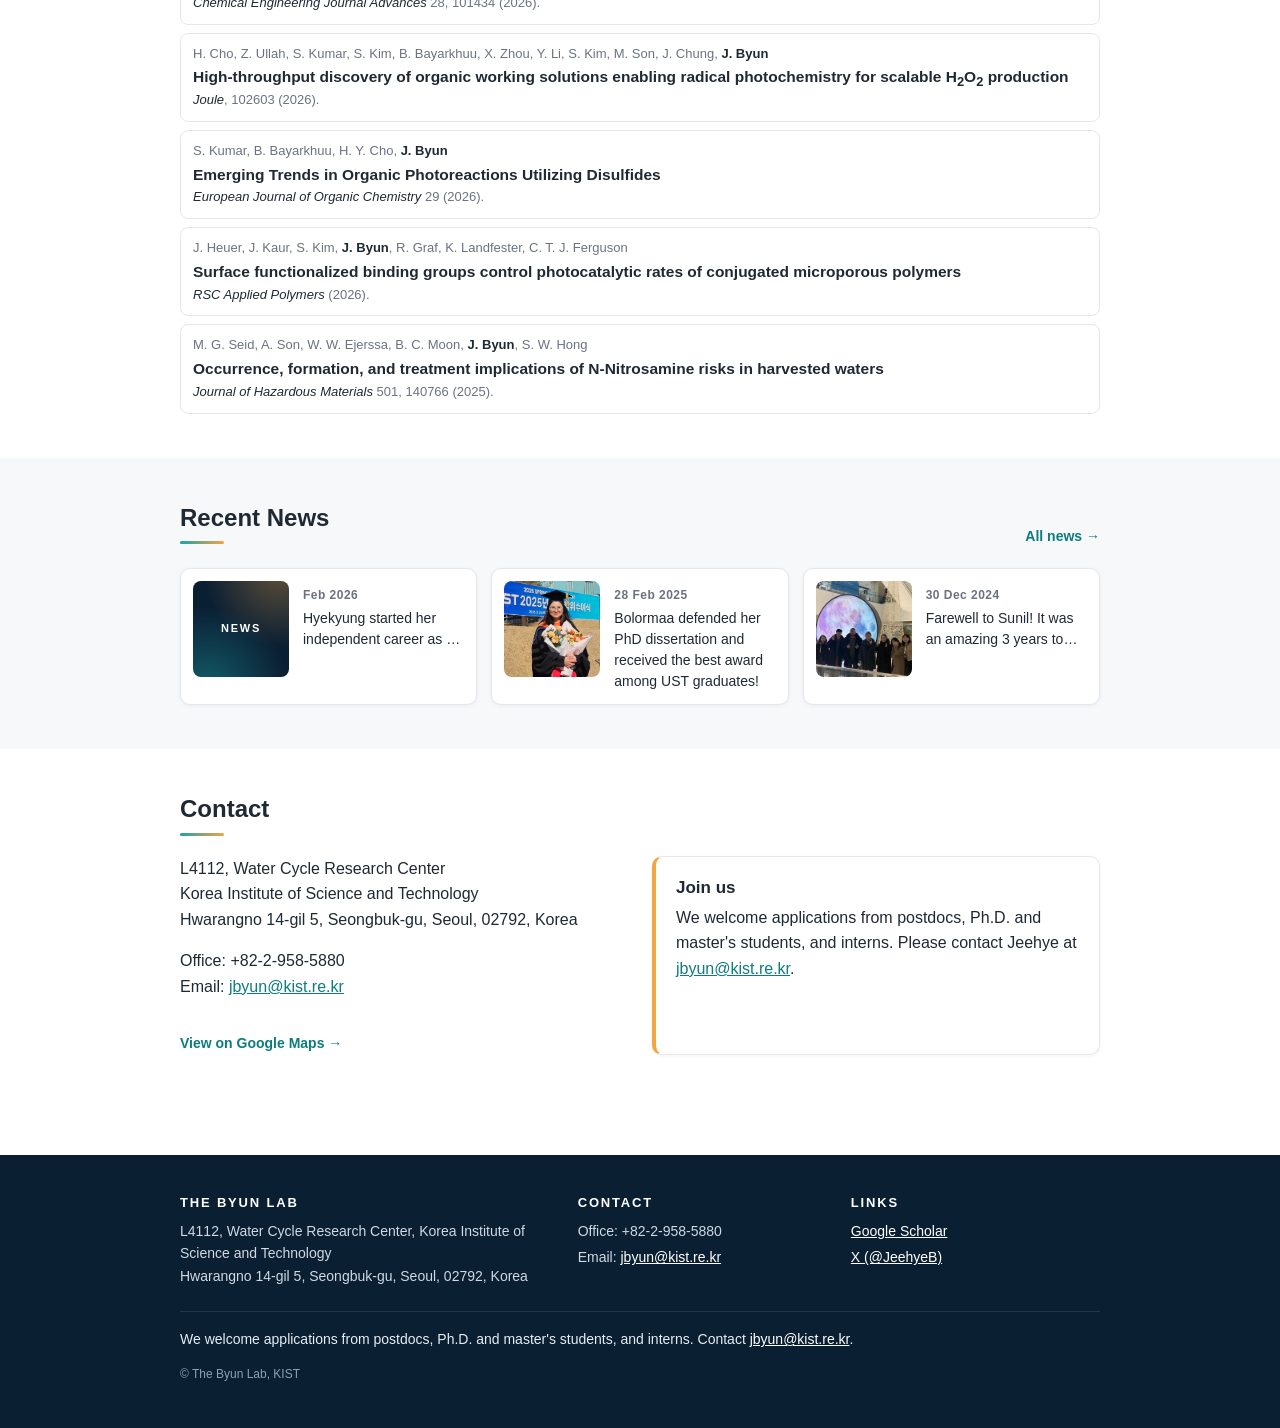
==== commit 0a25db94: "feat: add Sveltia CMS and move page content to JSON - Move Team (one people list with current/alumni" ====
--- a/index.html
+++ b/index.html
@@ -102,20 +102,7 @@
           <h2 class="section-title" id="news-title">Recent News</h2>
           <a class="more-link" href="news.html">All news</a>
         </div>
-        <div class="news-grid home">
-          <article class="card news-card lift">
-            <div class="thumb none" aria-hidden="true">News</div>
-            <div><time datetime="2026-02">Feb 2026</time><p>Hyekyung started her independent career as a senior researcher at the ADD! Huge congrats!</p></div>
-          </article>
-          <article class="card news-card lift">
-            <div class="thumb"><img src="assets/img/news/2025-02-28.jpg" alt="" loading="lazy"></div>
-            <div><time datetime="2025-02-28">28 Feb 2025</time><p>Bolormaa defended her PhD dissertation and received the best award among UST graduates!</p></div>
-          </article>
-          <article class="card news-card lift">
-            <div class="thumb"><img src="assets/img/news/2024-12-30.jpg" alt="" loading="lazy"></div>
-            <div><time datetime="2024-12-30">30 Dec 2024</time><p>Farewell to Sunil! It was an amazing 3 years to work with him. He's moving to GWNU in Gangneung.</p></div>
-          </article>
-        </div>
+        <div class="news-grid home" data-news data-count="3"></div>
       </div>
     </section>
 
@@ -172,6 +159,7 @@
   </footer>
 
   <script src="assets/js/main.js"></script>
+  <script src="assets/js/content.js"></script>
   <script src="assets/js/publications.js"></script>
 </body>
 </html>
--- a/assets/css/style.css
+++ b/assets/css/style.css
@@ -252,6 +252,7 @@
    -------------------------------------------------------------------------- */
 .news-grid { display: grid; grid-template-columns: repeat(auto-fill, minmax(300px, 1fr)); gap: 14px; }
 .news-grid.home { grid-template-columns: repeat(3, minmax(0, 1fr)); margin-top: 20px; }
+.news-card p.clamp { display: -webkit-box; -webkit-box-orient: vertical; -webkit-line-clamp: 2; line-clamp: 2; overflow: hidden; }
 @media (max-width: 860px) { .news-grid.home { grid-template-columns: 1fr; } }
 .news-card { padding: 12px; display: grid; grid-template-columns: 96px 1fr; gap: 14px; align-items: start; }
 .news-card .thumb { width: 96px; aspect-ratio: 1 / 1; border-radius: 8px; overflow: hidden; background: var(--soft); }
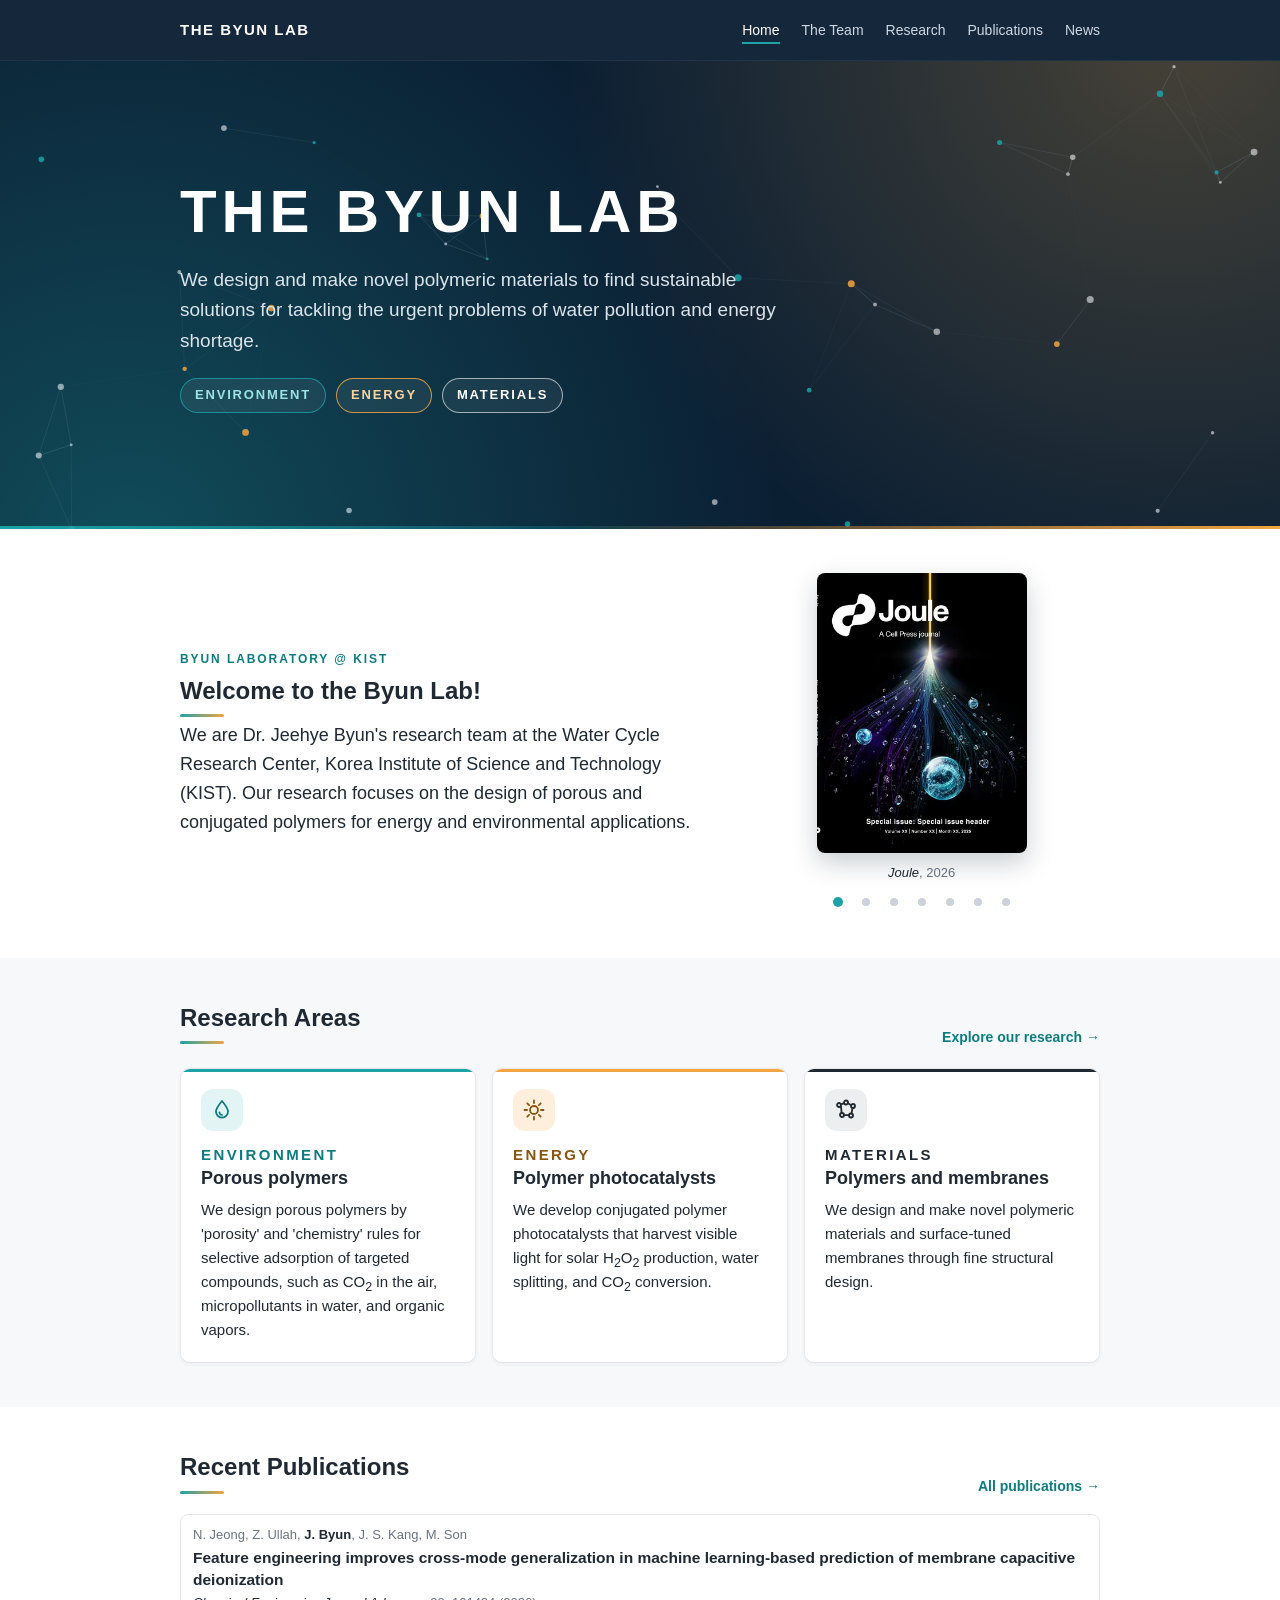
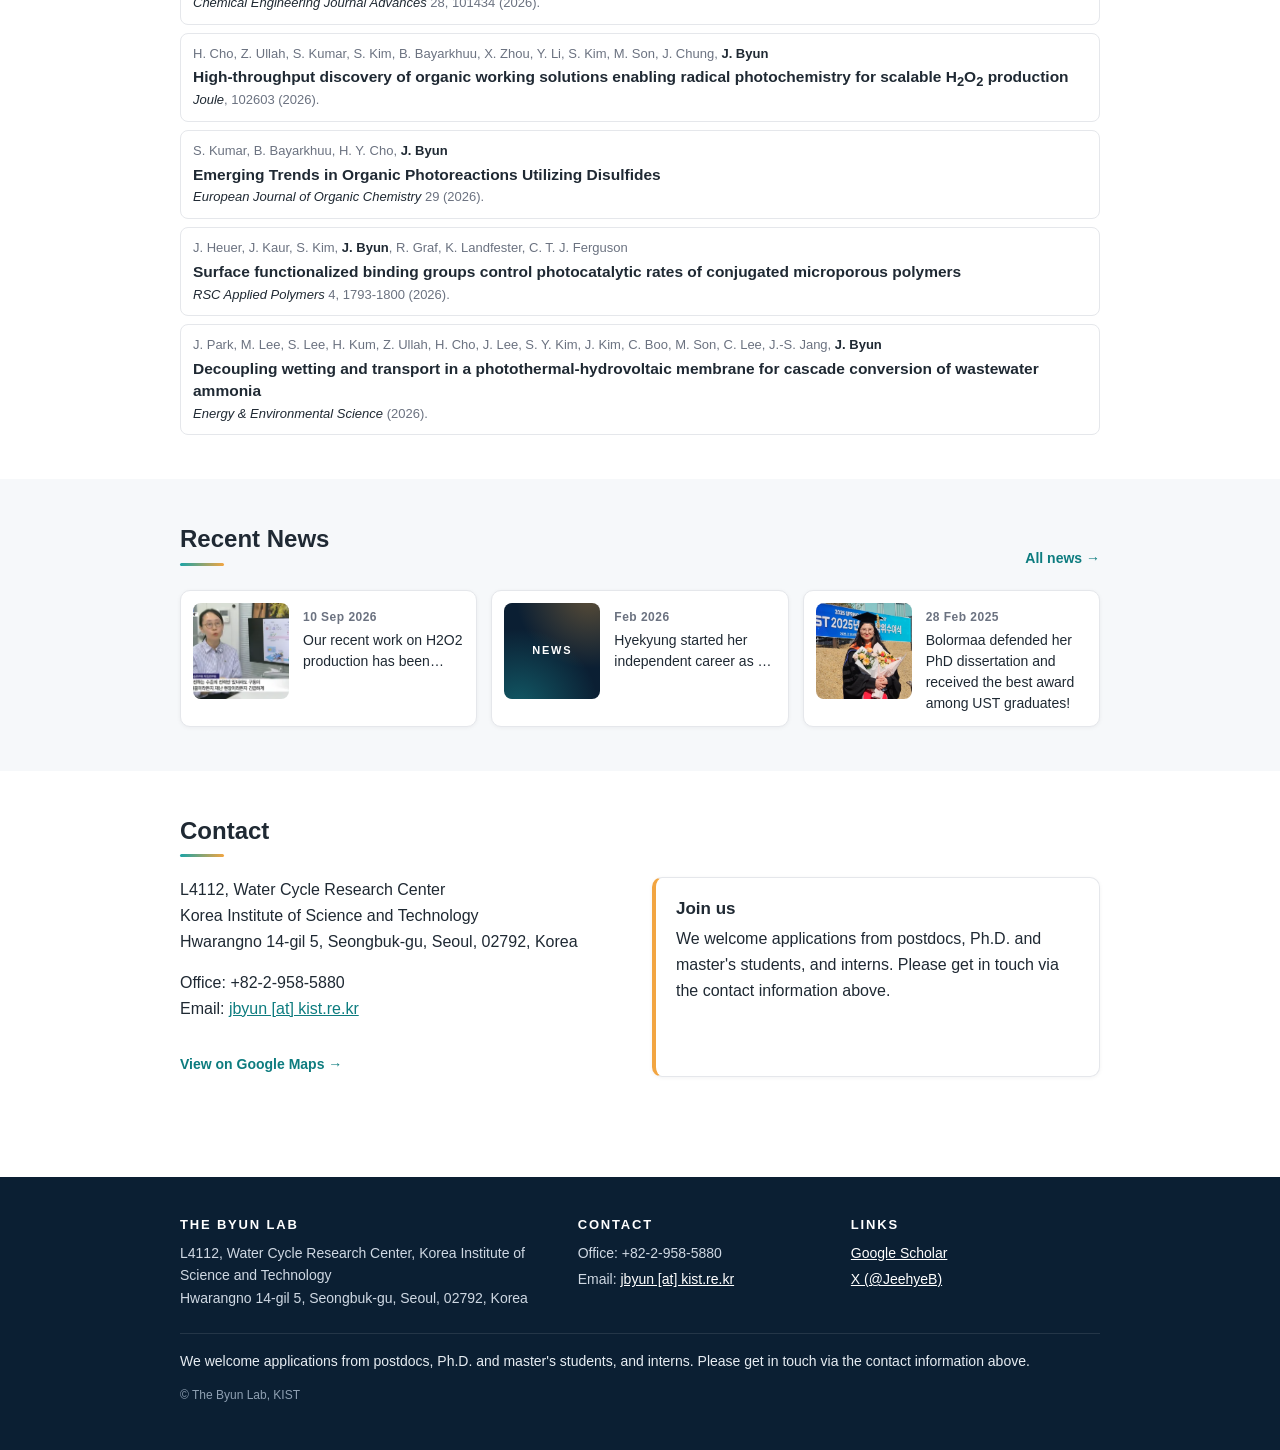
==== commit 2956d11c: "fix: show obfuscated email text and drop email from recruit notes renderEmails() now displays "jbyun" ====
--- a/index.html
+++ b/index.html
@@ -121,7 +121,7 @@
           </div>
           <div class="card join">
             <h3>Join us</h3>
-            <p>We welcome applications from postdocs, Ph.D. and master's students, and interns. Please contact Jeehye at <span class="js-email"></span><noscript>jbyun [at] kist.re.kr</noscript>.</p>
+            <p>We welcome applications from postdocs, Ph.D. and master's students, and interns. Please get in touch via the contact information above.</p>
           </div>
         </div>
       </div>
@@ -153,7 +153,7 @@
           </ul>
         </div>
       </div>
-      <p class="recruit">We welcome applications from postdocs, Ph.D. and master's students, and interns. Contact <span class="js-email"></span><noscript>jbyun [at] kist.re.kr</noscript>.</p>
+      <p class="recruit">We welcome applications from postdocs, Ph.D. and master's students, and interns. Please get in touch via the contact information above.</p>
       <p class="copy">&copy; The Byun Lab, KIST</p>
     </div>
   </footer>
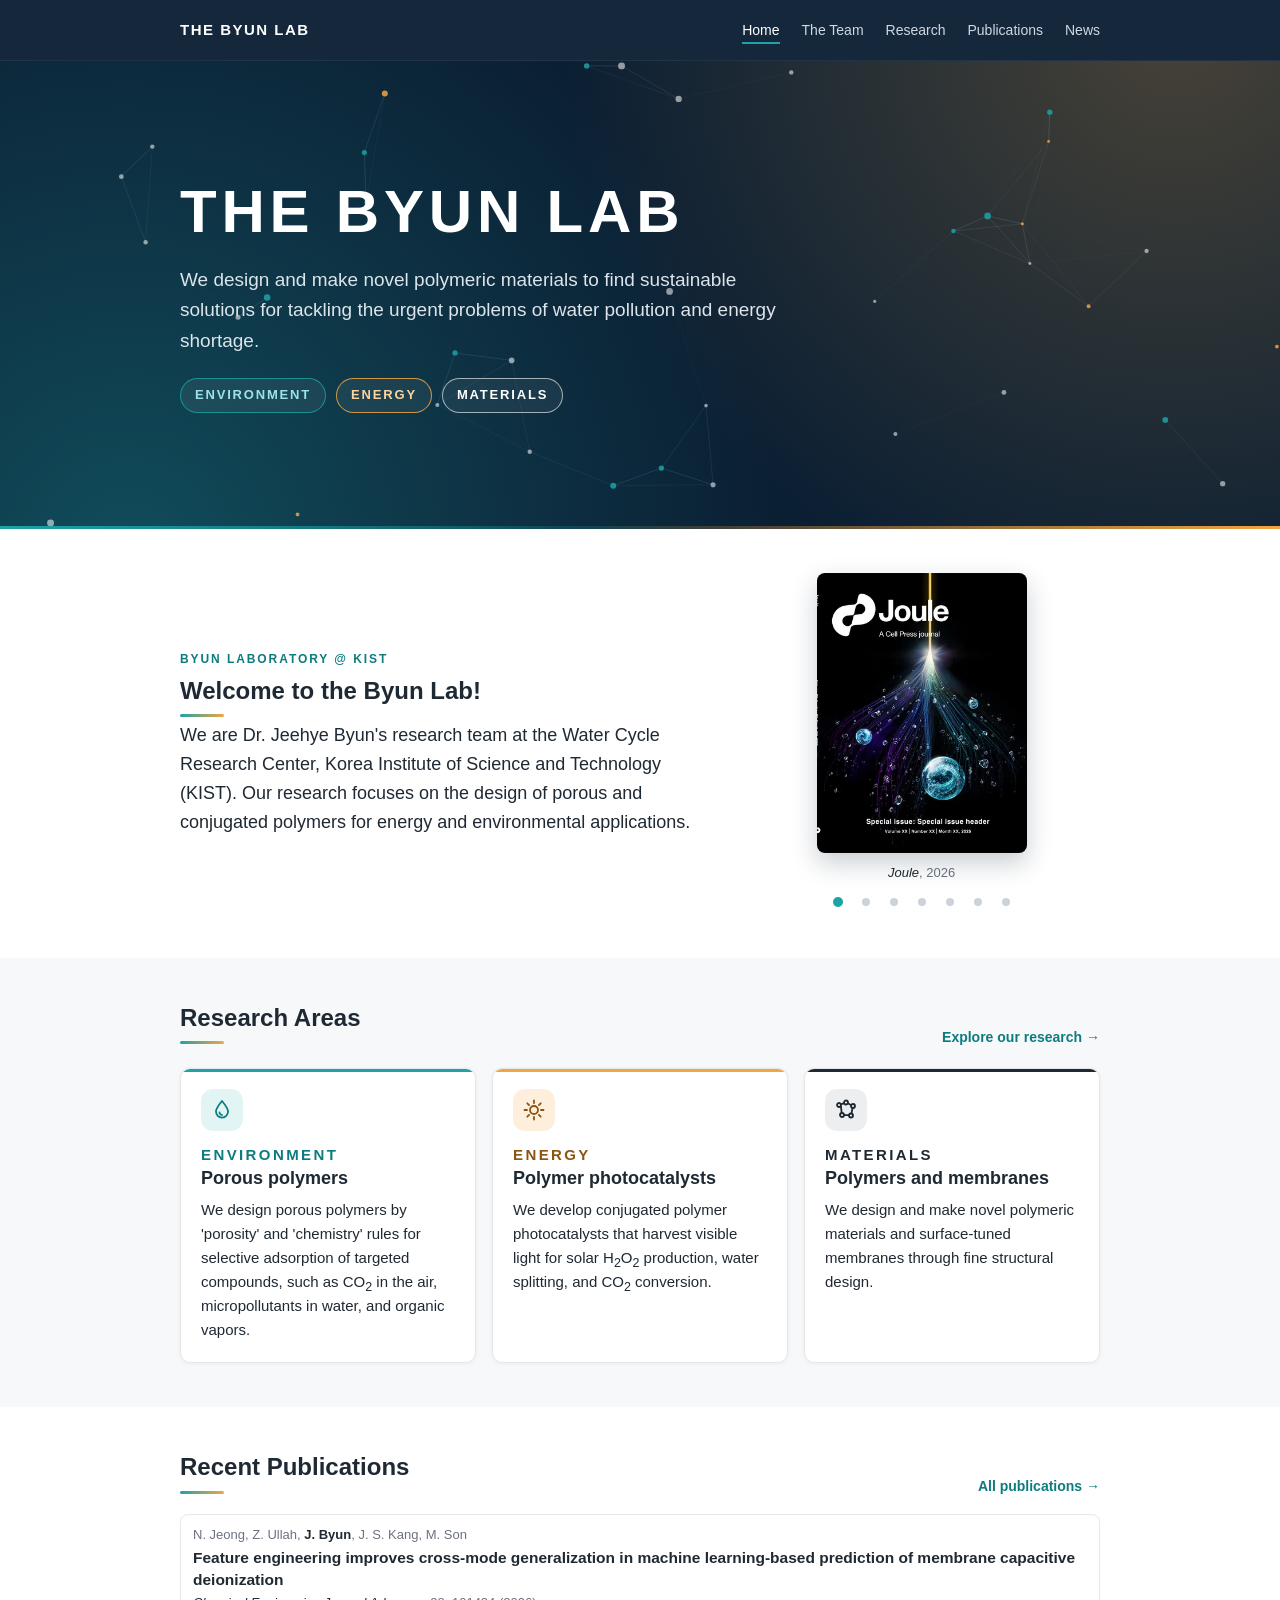
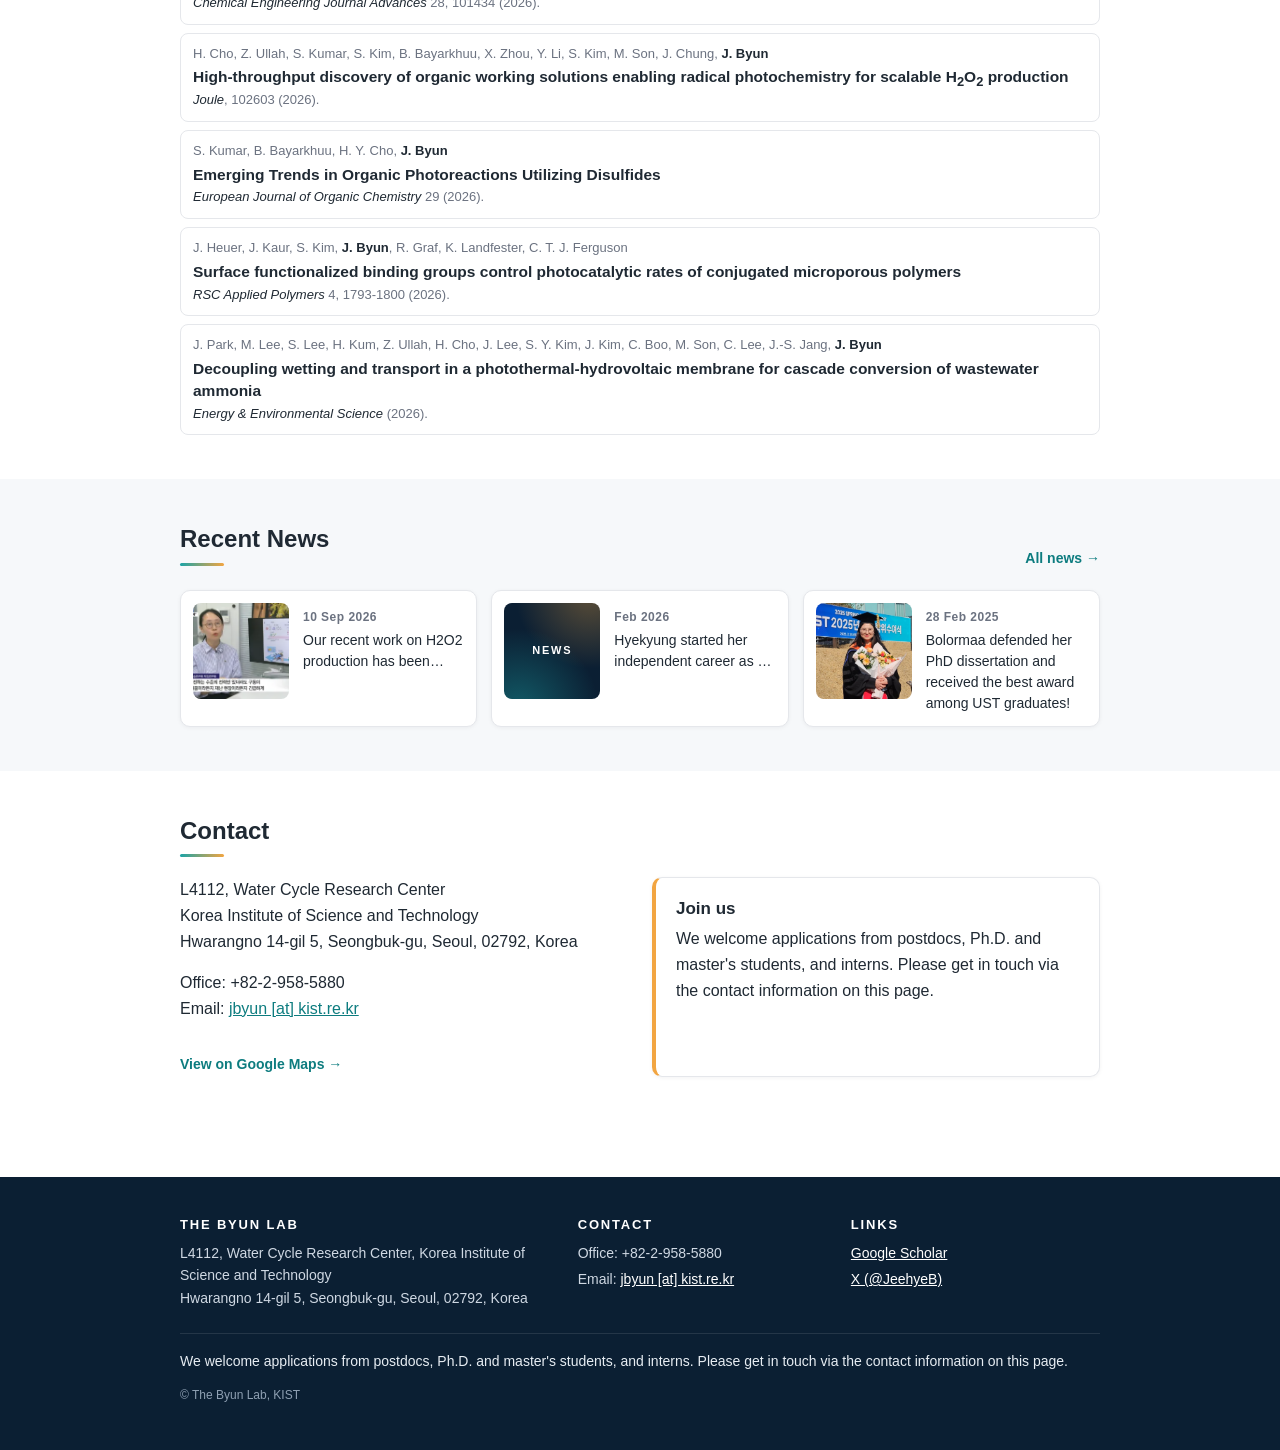
==== commit 1bea2091: "fix: reword recruit notes to refer to contact info on this page Co-Authored-By: Claude Opus 5.5 <nor" ====
--- a/index.html
+++ b/index.html
@@ -121,7 +121,7 @@
           </div>
           <div class="card join">
             <h3>Join us</h3>
-            <p>We welcome applications from postdocs, Ph.D. and master's students, and interns. Please get in touch via the contact information above.</p>
+            <p>We welcome applications from postdocs, Ph.D. and master's students, and interns. Please get in touch via the contact information on this page.</p>
           </div>
         </div>
       </div>
@@ -153,7 +153,7 @@
           </ul>
         </div>
       </div>
-      <p class="recruit">We welcome applications from postdocs, Ph.D. and master's students, and interns. Please get in touch via the contact information above.</p>
+      <p class="recruit">We welcome applications from postdocs, Ph.D. and master's students, and interns. Please get in touch via the contact information on this page.</p>
       <p class="copy">&copy; The Byun Lab, KIST</p>
     </div>
   </footer>
